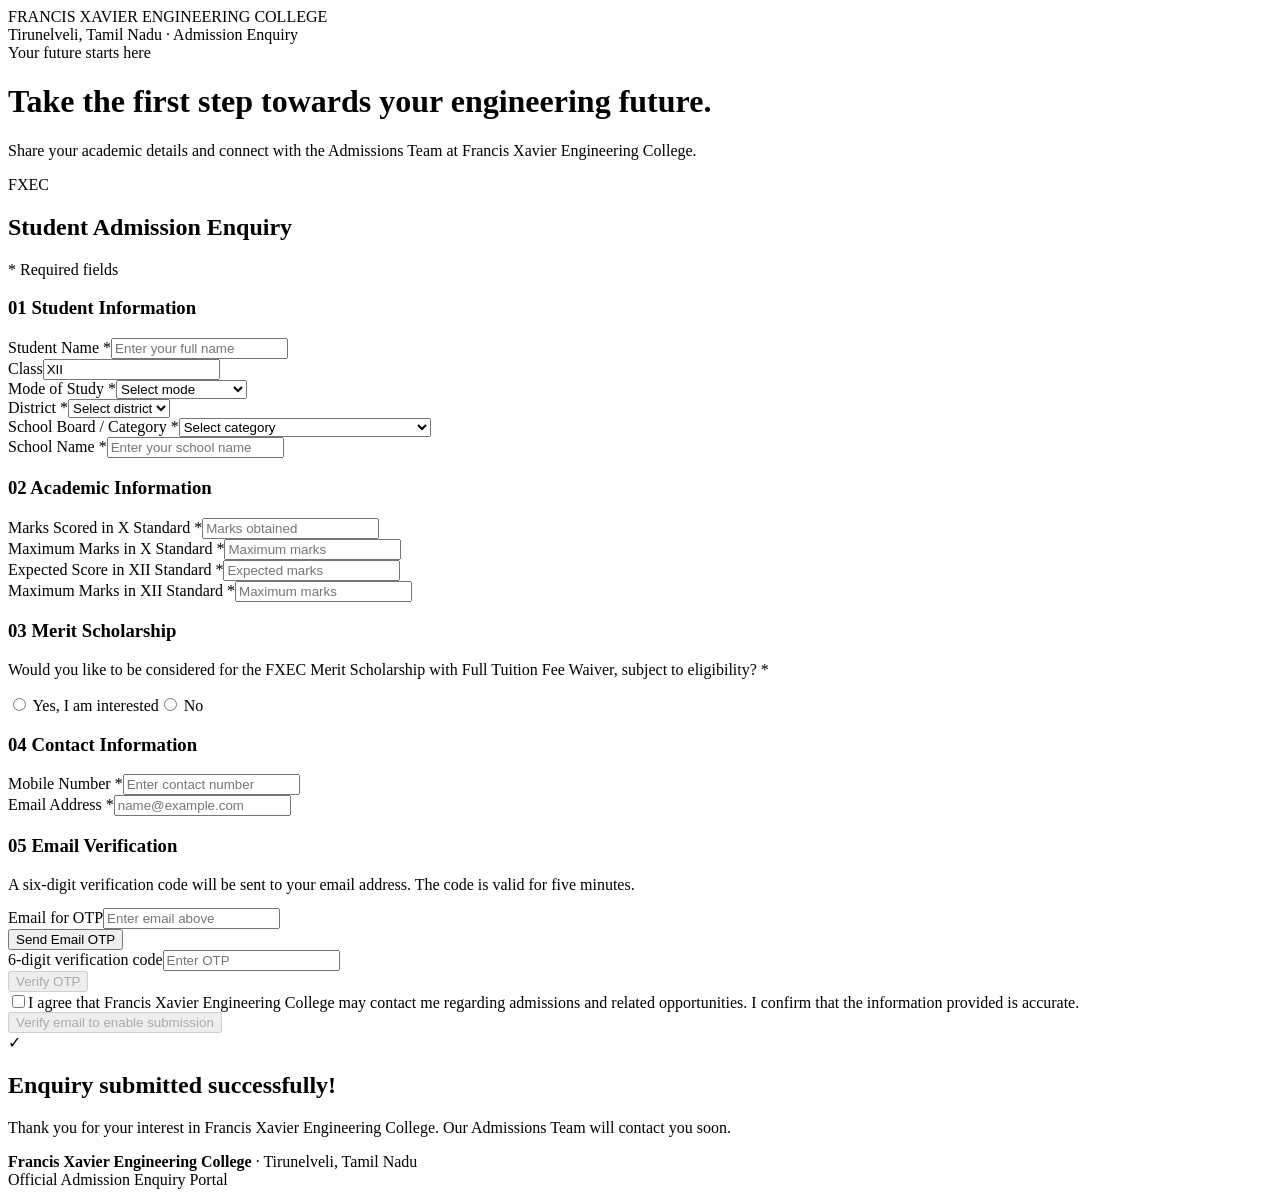
==== public/index.html @ 734342d9 "Build responsive FXEC admission enquiry frontend with email OTP" ====
<!doctype html>
<html lang="en">
<head>
<meta charset="utf-8"><meta name="viewport" content="width=device-width,initial-scale=1">
<meta name="theme-color" content="#103d70">
<meta name="description" content="FXEC Admission Enquiry – Begin your engineering journey at Francis Xavier Engineering College, Tirunelveli.">
<title>Admission Enquiry | Francis Xavier Engineering College</title>
<style>
:root{--navy:#103d70;--blue:#1768ad;--sky:#eaf4ff;--ink:#18324d;--muted:#64788e;--line:#dce7f1;--bg:#f3f7fb;--white:#fff;--green:#16845b;--red:#b42318;--shadow:0 18px 55px rgba(16,61,112,.10}
*{box-sizing:border-box}html{scroll-behavior:smooth}body{margin:0;background:var(--bg);color:var(--ink);font:15px/1.5 Inter,ui-sans-serif,system-ui,-apple-system,"Segoe UI",Arial,sans-serif}
.topbar{background:var(--navy);color:#fff;padding:12px 20px}.topinner{max-width:1120px;margin:auto;display:flex;align-items:center;justify-content:space-between;gap:16px}.brandmini{font-weight:800;letter-spacing:.08em}.topnote{font-size:12px;opacity:.88}
.hero{background:linear-gradient(120deg,#0d3564,#1768ad);color:#fff;padding:42px 20px 78px}.hero-inner{max-width:1120px;margin:auto;display:flex;align-items:center;justify-content:space-between;gap:32px}.eyebrow{text-transform:uppercase;letter-spacing:.16em;font-size:11px;font-weight:800;color:#bfe0ff}.hero h1{font-size:clamp(30px,5vw,48px);line-height:1.08;margin:10px 0 12px;max-width:650px}.hero p{margin:0;color:#e3f1ff;max-width:610px;font-size:16px}.hero-mark{width:104px;height:104px;border:1px solid #ffffff65;border-radius:24px;display:grid;place-items:center;font-weight:900;font-size:27px;letter-spacing:.04em;background:#ffffff12;flex:none}
.wrap{max-width:1000px;margin:-42px auto 50px;padding:0 18px;position:relative}.panel{background:#fff;border:1px solid #e6edf5;border-radius:20px;box-shadow:var(--shadow);overflow:hidden}.panelhead{padding:24px 30px;border-bottom:1px solid var(--line);display:flex;justify-content:space-between;align-items:center;gap:16px}.panelhead h2{font-size:21px;margin:0;color:var(--navy)}.required-note{font-size:12px;color:var(--muted)}form{padding:8px 30px 30px}.section{padding:22px 0 6px}.section-title{display:flex;align-items:center;gap:12px;color:var(--navy);font-size:16px;font-weight:800;margin:0 0 17px}.num{width:28px;height:28px;display:grid;place-items:center;border-radius:9px;background:var(--sky);color:var(--blue);font-size:12px}.grid{display:grid;grid-template-columns:repeat(2,minmax(0,1fr));gap:16px 18px}.field{min-width:0}.field.full{grid-column:1/-1}label.fieldlabel{display:block;font-size:13px;font-weight:700;margin:0 0 7px;color:#29435d}.req{color:#d04444}input,select{width:100%;height:46px;border:1px solid #d5e1ec;border-radius:10px;background:#fff;padding:0 13px;color:var(--ink);font:inherit;outline:none;transition:border .15s,box-shadow .15s}input:focus,select:focus{border-color:#4d9bdd;box-shadow:0 0 0 3px #dceeff}input[readonly]{background:#f4f8fc;color:#506a84;font-weight:700}.hint{font-size:11px;color:var(--muted);margin:6px 0 0}.radio-row{display:flex;flex-wrap:wrap;gap:12px}.radio-card{display:flex;align-items:center;gap:9px;border:1px solid var(--line);border-radius:10px;padding:12px 14px;min-height:46px;cursor:pointer;font-size:13px}.radio-card input{width:16px;height:16px;accent-color:var(--blue)}.scholar{background:#f7fbff;border:1px solid #dcecff;padding:16px;border-radius:12px}.scholar p{margin:0 0 12px;font-weight:650;font-size:13px}.otpbox{background:#f7faff;border:1px solid #dce9f6;padding:18px;border-radius:14px}.otp-actions{display:grid;grid-template-columns:1fr auto;gap:10px;align-items:end}.btn{border:0;border-radius:10px;padding:13px 18px;font:700 14px inherit;cursor:pointer;transition:transform .12s,opacity .12s}.btn:active{transform:translateY(1px)}.btn:disabled{opacity:.55;cursor:not-allowed}.primary{background:var(--navy);color:#fff}.secondary{background:#e7f2fc;color:var(--navy);border:1px solid #cfe3f6}.verifyrow{display:grid;grid-template-columns:1fr auto;gap:10px;margin-top:14px}.verifyrow input{letter-spacing:.25em;font-weight:800}.status{display:none;margin:15px 0 0;padding:12px 14px;border-radius:10px;font-size:13px}.status.show{display:block}.status.info{background:#edf6ff;color:#174d7d}.status.success{background:#eaf8f1;color:#126443}.status.error{background:#fff0ef;color:#9d261f}.consent{display:flex;align-items:flex-start;gap:10px;font-size:12px;color:#52677c;margin:20px 0}.consent input{width:17px;height:17px;flex:none;margin-top:1px;accent-color:var(--blue)}.submit{width:100%;padding:16px;font-size:15px}.foot{max-width:1000px;margin:0 auto;padding:0 18px 30px;text-align:center;color:#718398;font-size:12px}.foot strong{color:var(--navy)}.spinner{display:inline-block;width:14px;height:14px;border:2px solid #ffffff70;border-top-color:#fff;border-radius:50%;animation:spin .7s linear infinite;vertical-align:-2px;margin-right:7px}@keyframes spin{to{transform:rotate(360deg)}}.successview{display:none;text-align:center;padding:55px 25px}.successview.show{display:block}.tick{width:66px;height:66px;border-radius:50%;display:grid;place-items:center;background:#e5f7ee;color:var(--green);font-size:34px;margin:0 auto 18px}.successview h2{color:var(--navy);margin:0 0 8px}.successview p{color:var(--muted);max-width:520px;margin:0 auto}
@media(max-width:650px){.topnote{display:none}.hero{padding:30px 18px 68px}.hero-inner{align-items:flex-start}.hero-mark{width:70px;height:70px;border-radius:18px;font-size:20px}.hero p{font-size:14px}.wrap{padding:0 10px}.panel{border-radius:16px}.panelhead{padding:19px 18px;align-items:flex-start;flex-direction:column;gap:3px}form{padding:0 18px 22px}.grid{grid-template-columns:1fr;gap:13px}.field.full{grid-column:auto}.section{padding-top:20px}.otp-actions,.verifyrow{grid-template-columns:1fr}.btn{width:100%}.required-note{font-size:11px}}
</style>
</head>
<body>
<div class="topbar"><div class="topinner"><div class="brandmini">FRANCIS XAVIER ENGINEERING COLLEGE</div><div class="topnote">Tirunelveli, Tamil Nadu · Admission Enquiry</div></div></div>
<header class="hero"><div class="hero-inner"><div><div class="eyebrow">Your future starts here</div><h1>Take the first step towards your engineering future.</h1><p>Share your academic details and connect with the Admissions Team at Francis Xavier Engineering College.</p></div><div class="hero-mark" aria-label="FXEC">FXEC</div></div></header>
<main class="wrap"><section class="panel" id="formPanel"><div class="panelhead"><h2>Student Admission Enquiry</h2><div class="required-note"><span class="req">*</span> Required fields</div></div>
<form id="enquiryForm" novalidate>
<div class="section"><h3 class="section-title"><span class="num">01</span> Student Information</h3><div class="grid">
<div class="field full"><label class="fieldlabel" for="studentName">Student Name <span class="req">*</span></label><input id="studentName" name="studentName" maxlength="100" autocomplete="name" required placeholder="Enter your full name"></div>
<div class="field"><label class="fieldlabel" for="studentClass">Class</label><input id="studentClass" value="XII" readonly></div>
<div class="field"><label class="fieldlabel" for="modeOfStudy">Mode of Study <span class="req">*</span></label><select id="modeOfStudy" required><option value="">Select mode</option><option>Regular Schooling</option><option>Private Candidate</option><option>Other</option></select></div>
<div class="field"><label class="fieldlabel" for="district">District <span class="req">*</span></label><select id="district" required><option value="">Select district</option><option>Kanyakumari</option><option>Tirunelveli</option><option>Thoothukudi</option><option>Tenkasi</option><option>Virudhunagar</option></select></div>
<div class="field"><label class="fieldlabel" for="schoolBoard">School Board / Category <span class="req">*</span></label><select id="schoolBoard" required><option value="">Select category</option><option>Matriculation</option><option>CBSE</option><option>IGCSE</option><option>State Board Government School</option><option>State Board Government Aided School</option><option>Other / International Board</option></select></div>
<div class="field full"><label class="fieldlabel" for="schoolName">School Name <span class="req">*</span></label><input id="schoolName" maxlength="150" required placeholder="Enter your school name"></div>
</div></div>
<div class="section"><h3 class="section-title"><span class="num">02</span> Academic Information</h3><div class="grid">
<div class="field"><label class="fieldlabel" for="xStandardMarks">Marks Scored in X Standard <span class="req">*</span></label><input id="xStandardMarks" type="number" min="0" max="1000" step="any" required placeholder="Marks obtained"></div>
<div class="field"><label class="fieldlabel" for="xStandardMaximumMarks">Maximum Marks in X Standard <span class="req">*</span></label><input id="xStandardMaximumMarks" type="number" min="1" max="1000" step="any" required placeholder="Maximum marks"></div>
<div class="field"><label class="fieldlabel" for="xiiExpectedMarks">Expected Score in XII Standard <span class="req">*</span></label><input id="xiiExpectedMarks" type="number" min="0" max="1000" step="any" required placeholder="Expected marks"></div>
<div class="field"><label class="fieldlabel" for="xiiMaximumMarks">Maximum Marks in XII Standard <span class="req">*</span></label><input id="xiiMaximumMarks" type="number" min="1" max="1000" step="any" required placeholder="Maximum marks"></div>
</div></div>
<div class="section"><h3 class="section-title"><span class="num">03</span> Merit Scholarship</h3><div class="scholar"><p>Would you like to be considered for the FXEC Merit Scholarship with Full Tuition Fee Waiver, subject to eligibility? <span class="req">*</span></p><div class="radio-row"><label class="radio-card"><input type="radio" name="meritScholarshipInterest" value="Yes" required> Yes, I am interested</label><label class="radio-card"><input type="radio" name="meritScholarshipInterest" value="No"> No</label></div></div></div>
<div class="section"><h3 class="section-title"><span class="num">04</span> Contact Information</h3><div class="grid">
<div class="field"><label class="fieldlabel" for="contactNumber">Mobile Number <span class="req">*</span></label><input id="contactNumber" type="tel" inputmode="tel" maxlength="15" required placeholder="Enter contact number"></div>
<div class="field"><label class="fieldlabel" for="email">Email Address <span class="req">*</span></label><input id="email" type="email" autocomplete="email" required placeholder="name@example.com"></div>
</div></div>
<div class="section"><h3 class="section-title"><span class="num">05</span> Email Verification</h3><div class="otpbox">
<p class="hint" style="margin:0 0 14px">A six-digit verification code will be sent to your email address. The code is valid for five minutes.</p>
<div class="otp-actions"><div class="field"><label class="fieldlabel" for="otpEmail">Email for OTP</label><input id="otpEmail" type="email" readonly placeholder="Enter email above"></div><button class="btn secondary" type="button" id="sendOtpBtn">Send Email OTP</button></div>
<div class="verifyrow"><div class="field"><label class="fieldlabel" for="otp">6-digit verification code</label><input id="otp" inputmode="numeric" maxlength="6" autocomplete="one-time-code" placeholder="Enter OTP"></div><button class="btn secondary" type="button" id="verifyOtpBtn" disabled>Verify OTP</button></div>
<div id="status" class="status" role="status" aria-live="polite"></div>
</div></div>
<label class="consent"><input id="consent" type="checkbox" required><span>I agree that Francis Xavier Engineering College may contact me regarding admissions and related opportunities. I confirm that the information provided is accurate.</span></label>
<button class="btn primary submit" type="submit" id="submitBtn" disabled>Verify email to enable submission</button>
</form>
<div class="successview" id="successView"><div class="tick">✓</div><h2>Enquiry submitted successfully!</h2><p>Thank you for your interest in Francis Xavier Engineering College. Our Admissions Team will contact you soon.</p></div>
</section></main>
<footer class="foot"><strong>Francis Xavier Engineering College</strong> · Tirunelveli, Tamil Nadu<br>Official Admission Enquiry Portal</footer>
<script>
(function(){
"use strict";
const API={send:"https://sendadmissionotp-y6pavxorha-el.a.run.app",verify:"https://verifyadmissionotp-y6pavxorha-el.a.run.app",submit:"https://submitadmissionenquiry-y6pavxorha-el.a.run.app"};
const $=id=>document.getElementById(id), form=$("enquiryForm"), status=$("status");
let verificationId="",verificationToken="",verifiedEmail="";
function show(message,type){status.textContent=message;status.className="status show "+type}
function busy(button,on,label){button.disabled=on;button.dataset.label??=button.textContent;button.innerHTML=on?'<span class="spinner"></span>Please wait…':label||button.dataset.label}
async function post(url,data){const response=await fetch(url,{method:"POST",headers:{"Content-Type":"application/json"},body:JSON.stringify(data)});let result={};try{result=await response.json()}catch(e){}if(!response.ok||!result.success)throw new Error(result.message||"Request failed. Please try again.");return result}
function email(){return $("email").value.trim().toLowerCase()}
function formData(){return {studentName:$("studentName").value.trim(),modeOfStudy:$("modeOfStudy").value,district:$("district").value,schoolBoard:$("schoolBoard").value,schoolName:$("schoolName").value.trim(),xStandardMarks:$("xStandardMarks").value,xStandardMaximumMarks:$("xStandardMaximumMarks").value,xiiExpectedMarks:$("xiiExpectedMarks").value,xiiMaximumMarks:$("xiiMaximumMarks").value,meritScholarshipInterest:document.querySelector('input[name="meritScholarshipInterest"]:checked')?.value==="Yes",contactNumber:$("contactNumber").value.trim(),email:email()} }
$("email").addEventListener("input",()=>{ $("otpEmail").value=email(); if(verifiedEmail&&email()!==verifiedEmail){verificationToken="";verifiedEmail="";$("submitBtn").disabled=true;$("submitBtn").textContent="Verify email to enable submission";show("Email changed. Please request and verify a new code.","info")}});
$("sendOtpBtn").addEventListener("click",async()=>{if(!$("studentName").value.trim()||!email()){show("Enter the student name and a valid email address first.","error");return}if(!/^[^\s@]+@[^\s@]+\.[^\s@]+$/.test(email())){show("Enter a valid email address.","error");return}const b=$("sendOtpBtn");busy(b,true);try{const r=await post(API.send,{name:$("studentName").value.trim(),email:email()});verificationId=r.verificationId;verificationToken="";verifiedEmail="";$("verifyOtpBtn").disabled=false;$("otp").focus();show("Verification code sent. Please check your inbox and spam folder. It expires in five minutes.","success")}catch(e){show(e.message,"error")}finally{busy(b,false,"Send Email OTP")}});
$("verifyOtpBtn").addEventListener("click",async()=>{const code=$("otp").value.trim();if(!verificationId){show("Please request an OTP first.","error");return}if(!/^\d{6}$/.test(code)){show("Enter the six-digit verification code.","error");return}const b=$("verifyOtpBtn");busy(b,true);try{const r=await post(API.verify,{verificationId,email:email(),otp:code});verificationToken=r.verificationToken;verifiedEmail=email();$("submitBtn").disabled=false;$("submitBtn").textContent="Submit Admission Enquiry";show("Email verified successfully. You can now submit your enquiry.","success")}catch(e){show(e.message,"error")}finally{busy(b,false,"Verify OTP")}});
form.addEventListener("submit",async e=>{e.preventDefault();if(!form.reportValidity())return;if(!verificationToken||verifiedEmail!==email()){show("Please verify your email address before submitting.","error");return}const d=formData();if(Number(d.xStandardMarks)>Number(d.xStandardMaximumMarks)||Number(d.xiiExpectedMarks)>Number(d.xiiMaximumMarks)){show("Marks scored cannot exceed the corresponding maximum marks.","error");return}if(!/^[+\d\s()-]{8,18}$/.test(d.contactNumber)){show("Enter a valid contact number.","error");return}if(!$("consent").checked){show("Please confirm the consent statement.","error");return}const b=$("submitBtn");busy(b,true);try{await post(API.submit,{verificationToken,enquiry:d});form.style.display="none";$("successView").classList.add("show");window.scrollTo({top:0,behavior:"smooth"})}catch(err){show(err.message,"error")}finally{busy(b,false,"Submit Admission Enquiry")}});
$("otpEmail").value=email();
})();
</script>
</body></html>
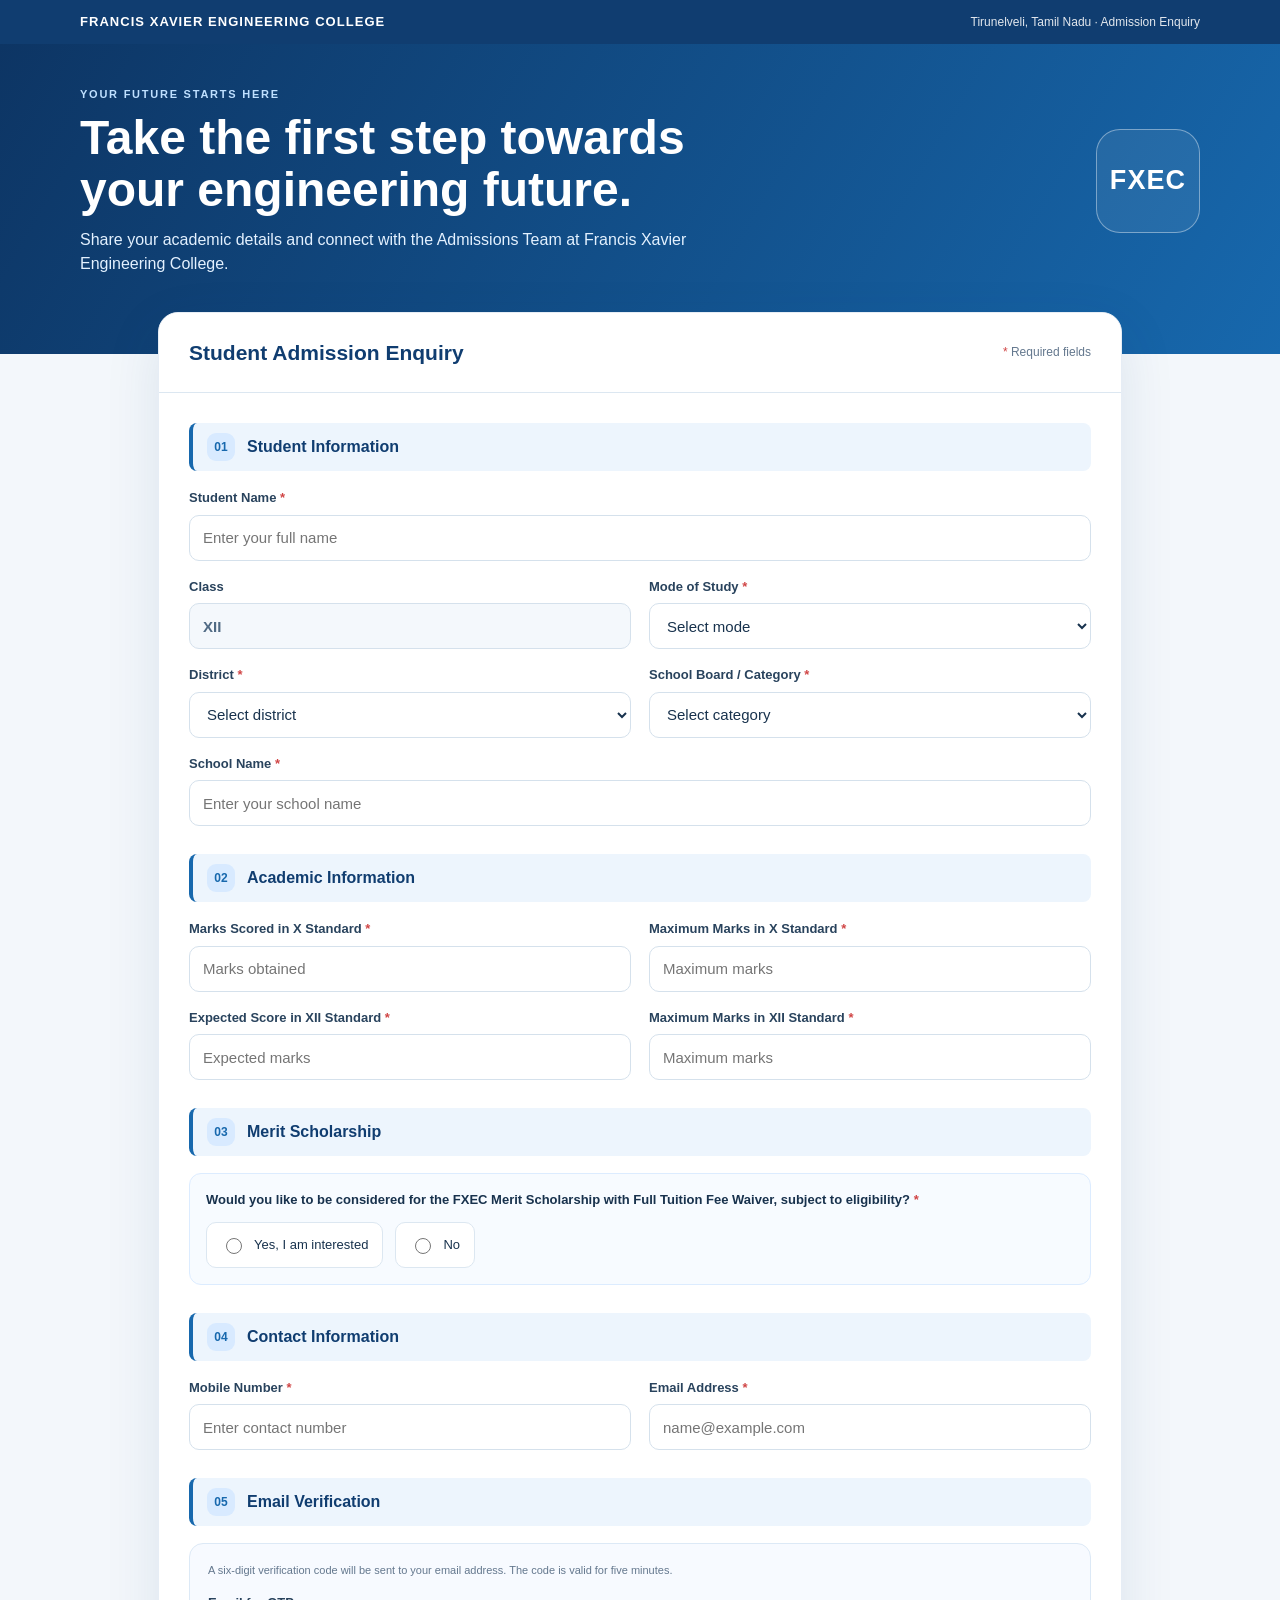
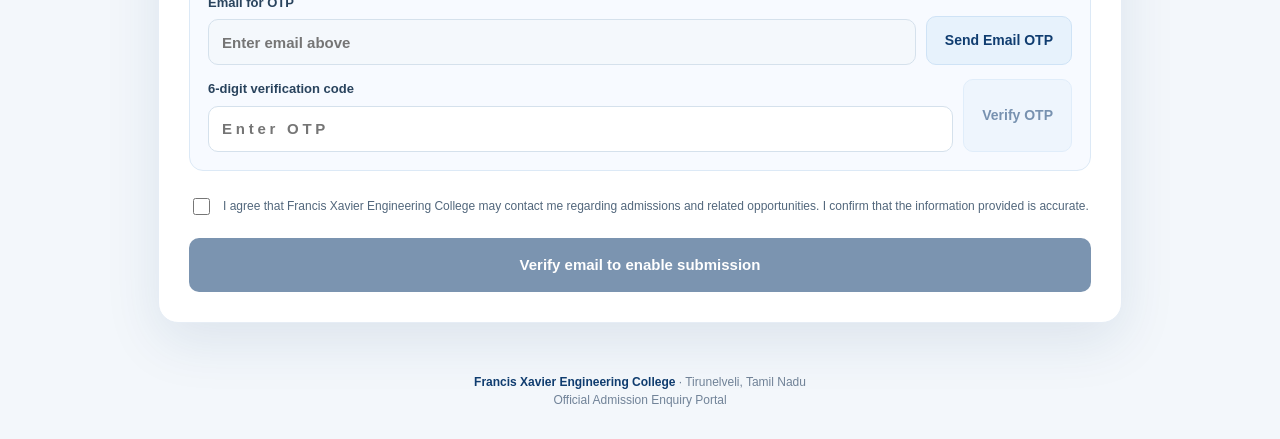
==== commit 0a58e50a: "Fix admission enquiry page styling and responsive blue-white theme" ====
--- a/public/index.html
+++ b/public/index.html
@@ -6,12 +6,105 @@
 <meta name="description" content="FXEC Admission Enquiry – Begin your engineering journey at Francis Xavier Engineering College, Tirunelveli.">
 <title>Admission Enquiry | Francis Xavier Engineering College</title>
 <style>
-:root{--navy:#103d70;--blue:#1768ad;--sky:#eaf4ff;--ink:#18324d;--muted:#64788e;--line:#dce7f1;--bg:#f3f7fb;--white:#fff;--green:#16845b;--red:#b42318;--shadow:0 18px 55px rgba(16,61,112,.10}
-*{box-sizing:border-box}html{scroll-behavior:smooth}body{margin:0;background:var(--bg);color:var(--ink);font:15px/1.5 Inter,ui-sans-serif,system-ui,-apple-system,"Segoe UI",Arial,sans-serif}
-.topbar{background:var(--navy);color:#fff;padding:12px 20px}.topinner{max-width:1120px;margin:auto;display:flex;align-items:center;justify-content:space-between;gap:16px}.brandmini{font-weight:800;letter-spacing:.08em}.topnote{font-size:12px;opacity:.88}
-.hero{background:linear-gradient(120deg,#0d3564,#1768ad);color:#fff;padding:42px 20px 78px}.hero-inner{max-width:1120px;margin:auto;display:flex;align-items:center;justify-content:space-between;gap:32px}.eyebrow{text-transform:uppercase;letter-spacing:.16em;font-size:11px;font-weight:800;color:#bfe0ff}.hero h1{font-size:clamp(30px,5vw,48px);line-height:1.08;margin:10px 0 12px;max-width:650px}.hero p{margin:0;color:#e3f1ff;max-width:610px;font-size:16px}.hero-mark{width:104px;height:104px;border:1px solid #ffffff65;border-radius:24px;display:grid;place-items:center;font-weight:900;font-size:27px;letter-spacing:.04em;background:#ffffff12;flex:none}
-.wrap{max-width:1000px;margin:-42px auto 50px;padding:0 18px;position:relative}.panel{background:#fff;border:1px solid #e6edf5;border-radius:20px;box-shadow:var(--shadow);overflow:hidden}.panelhead{padding:24px 30px;border-bottom:1px solid var(--line);display:flex;justify-content:space-between;align-items:center;gap:16px}.panelhead h2{font-size:21px;margin:0;color:var(--navy)}.required-note{font-size:12px;color:var(--muted)}form{padding:8px 30px 30px}.section{padding:22px 0 6px}.section-title{display:flex;align-items:center;gap:12px;color:var(--navy);font-size:16px;font-weight:800;margin:0 0 17px}.num{width:28px;height:28px;display:grid;place-items:center;border-radius:9px;background:var(--sky);color:var(--blue);font-size:12px}.grid{display:grid;grid-template-columns:repeat(2,minmax(0,1fr));gap:16px 18px}.field{min-width:0}.field.full{grid-column:1/-1}label.fieldlabel{display:block;font-size:13px;font-weight:700;margin:0 0 7px;color:#29435d}.req{color:#d04444}input,select{width:100%;height:46px;border:1px solid #d5e1ec;border-radius:10px;background:#fff;padding:0 13px;color:var(--ink);font:inherit;outline:none;transition:border .15s,box-shadow .15s}input:focus,select:focus{border-color:#4d9bdd;box-shadow:0 0 0 3px #dceeff}input[readonly]{background:#f4f8fc;color:#506a84;font-weight:700}.hint{font-size:11px;color:var(--muted);margin:6px 0 0}.radio-row{display:flex;flex-wrap:wrap;gap:12px}.radio-card{display:flex;align-items:center;gap:9px;border:1px solid var(--line);border-radius:10px;padding:12px 14px;min-height:46px;cursor:pointer;font-size:13px}.radio-card input{width:16px;height:16px;accent-color:var(--blue)}.scholar{background:#f7fbff;border:1px solid #dcecff;padding:16px;border-radius:12px}.scholar p{margin:0 0 12px;font-weight:650;font-size:13px}.otpbox{background:#f7faff;border:1px solid #dce9f6;padding:18px;border-radius:14px}.otp-actions{display:grid;grid-template-columns:1fr auto;gap:10px;align-items:end}.btn{border:0;border-radius:10px;padding:13px 18px;font:700 14px inherit;cursor:pointer;transition:transform .12s,opacity .12s}.btn:active{transform:translateY(1px)}.btn:disabled{opacity:.55;cursor:not-allowed}.primary{background:var(--navy);color:#fff}.secondary{background:#e7f2fc;color:var(--navy);border:1px solid #cfe3f6}.verifyrow{display:grid;grid-template-columns:1fr auto;gap:10px;margin-top:14px}.verifyrow input{letter-spacing:.25em;font-weight:800}.status{display:none;margin:15px 0 0;padding:12px 14px;border-radius:10px;font-size:13px}.status.show{display:block}.status.info{background:#edf6ff;color:#174d7d}.status.success{background:#eaf8f1;color:#126443}.status.error{background:#fff0ef;color:#9d261f}.consent{display:flex;align-items:flex-start;gap:10px;font-size:12px;color:#52677c;margin:20px 0}.consent input{width:17px;height:17px;flex:none;margin-top:1px;accent-color:var(--blue)}.submit{width:100%;padding:16px;font-size:15px}.foot{max-width:1000px;margin:0 auto;padding:0 18px 30px;text-align:center;color:#718398;font-size:12px}.foot strong{color:var(--navy)}.spinner{display:inline-block;width:14px;height:14px;border:2px solid #ffffff70;border-top-color:#fff;border-radius:50%;animation:spin .7s linear infinite;vertical-align:-2px;margin-right:7px}@keyframes spin{to{transform:rotate(360deg)}}.successview{display:none;text-align:center;padding:55px 25px}.successview.show{display:block}.tick{width:66px;height:66px;border-radius:50%;display:grid;place-items:center;background:#e5f7ee;color:var(--green);font-size:34px;margin:0 auto 18px}.successview h2{color:var(--navy);margin:0 0 8px}.successview p{color:var(--muted);max-width:520px;margin:0 auto}
-@media(max-width:650px){.topnote{display:none}.hero{padding:30px 18px 68px}.hero-inner{align-items:flex-start}.hero-mark{width:70px;height:70px;border-radius:18px;font-size:20px}.hero p{font-size:14px}.wrap{padding:0 10px}.panel{border-radius:16px}.panelhead{padding:19px 18px;align-items:flex-start;flex-direction:column;gap:3px}form{padding:0 18px 22px}.grid{grid-template-columns:1fr;gap:13px}.field.full{grid-column:auto}.section{padding-top:20px}.otp-actions,.verifyrow{grid-template-columns:1fr}.btn{width:100%}.required-note{font-size:11px}}
+:root {
+  --navy: #103d70;
+  --blue: #1768ad;
+  --sky: #eaf4ff;
+  --ink: #18324d;
+  --muted: #64788e;
+  --line: #dce7f1;
+  --bg: #f3f7fb;
+  --white: #ffffff;
+  --green: #16845b;
+  --red: #b42318;
+  --shadow: 0 18px 55px rgba(16, 61, 112, .10);
+}
+* { box-sizing: border-box; }
+html { scroll-behavior: smooth; }
+body {
+  margin: 0;
+  background: var(--bg);
+  color: var(--ink);
+  font-family: Inter, "Segoe UI", Arial, sans-serif;
+  font-size: 15px;
+  line-height: 1.5;
+}
+.topbar { background: var(--navy); color: #fff; padding: 12px 20px; }
+.topinner { max-width: 1120px; margin: auto; display: flex; align-items: center; justify-content: space-between; gap: 16px; }
+.brandmini { font-weight: 800; letter-spacing: .08em; font-size: 13px; }
+.topnote { font-size: 12px; opacity: .88; }
+.hero { background: linear-gradient(120deg, #0d3564, #1768ad); color: #fff; padding: 42px 20px 78px; }
+.hero-inner { max-width: 1120px; margin: auto; display: flex; align-items: center; justify-content: space-between; gap: 32px; }
+.eyebrow { text-transform: uppercase; letter-spacing: .16em; font-size: 11px; font-weight: 800; color: #bfe0ff; }
+.hero h1 { font-size: clamp(30px, 5vw, 48px); line-height: 1.08; margin: 10px 0 12px; max-width: 650px; color: #fff; }
+.hero p { margin: 0; color: #e3f1ff; max-width: 610px; font-size: 16px; }
+.hero-mark { width: 104px; height: 104px; border: 1px solid #ffffff65; border-radius: 24px; display: grid; place-items: center; font-weight: 900; font-size: 27px; letter-spacing: .04em; background: #ffffff12; flex: none; }
+.wrap { max-width: 1000px; margin: -42px auto 50px; padding: 0 18px; position: relative; }
+.panel { background: #fff; border: 1px solid #e6edf5; border-radius: 20px; box-shadow: var(--shadow); overflow: hidden; }
+.panelhead { padding: 24px 30px; border-bottom: 1px solid var(--line); display: flex; justify-content: space-between; align-items: center; gap: 16px; background: #fff; }
+.panelhead h2 { font-size: 21px; margin: 0; color: var(--navy); }
+.required-note { font-size: 12px; color: var(--muted); }
+form { padding: 8px 30px 30px; }
+.section { padding: 22px 0 6px; }
+.section-title { display: flex; align-items: center; gap: 12px; color: var(--navy); font-size: 16px; font-weight: 800; margin: 0 0 17px; padding: 10px 14px; background: #edf5fd; border-left: 4px solid var(--blue); border-radius: 8px; }
+.num { width: 28px; height: 28px; display: grid; place-items: center; border-radius: 9px; background: #d8eaff; color: var(--blue); font-size: 12px; flex: none; }
+.grid { display: grid; grid-template-columns: repeat(2, minmax(0, 1fr)); gap: 16px 18px; }
+.field { min-width: 0; }
+.field.full { grid-column: 1 / -1; }
+label.fieldlabel { display: block; font-size: 13px; font-weight: 700; margin: 0 0 7px; color: #29435d; }
+.req { color: #d04444; }
+input, select { width: 100%; height: 46px; border: 1px solid #d5e1ec; border-radius: 10px; background: #fff; padding: 0 13px; color: var(--ink); font: inherit; outline: none; transition: border .15s, box-shadow .15s; }
+input:focus, select:focus { border-color: #4d9bdd; box-shadow: 0 0 0 3px #dceeff; }
+input[readonly] { background: #f4f8fc; color: #506a84; font-weight: 700; }
+.hint { font-size: 11px; color: var(--muted); margin: 6px 0 0; }
+.radio-row { display: flex; flex-wrap: wrap; gap: 12px; }
+.radio-card { display: flex; align-items: center; gap: 9px; border: 1px solid var(--line); border-radius: 10px; padding: 12px 14px; min-height: 46px; cursor: pointer; font-size: 13px; background: #fff; }
+.radio-card input { width: 16px; height: 16px; accent-color: var(--blue); }
+.scholar { background: #f7fbff; border: 1px solid #dcecff; padding: 16px; border-radius: 12px; }
+.scholar p { margin: 0 0 12px; font-weight: 650; font-size: 13px; }
+.otpbox { background: #f7faff; border: 1px solid #dce9f6; padding: 18px; border-radius: 14px; }
+.otp-actions { display: grid; grid-template-columns: 1fr auto; gap: 10px; align-items: end; }
+.btn { border: 0; border-radius: 10px; padding: 13px 18px; font: inherit; font-weight: 700; font-size: 14px; cursor: pointer; transition: transform .12s, opacity .12s; }
+.btn:active { transform: translateY(1px); }
+.btn:disabled { opacity: .55; cursor: not-allowed; }
+.primary { background: var(--navy); color: #fff; }
+.secondary { background: #e7f2fc; color: var(--navy); border: 1px solid #cfe3f6; }
+.verifyrow { display: grid; grid-template-columns: 1fr auto; gap: 10px; margin-top: 14px; }
+.verifyrow input { letter-spacing: .25em; font-weight: 800; }
+.status { display: none; margin: 15px 0 0; padding: 12px 14px; border-radius: 10px; font-size: 13px; }
+.status.show { display: block; }
+.status.info { background: #edf6ff; color: #174d7d; }
+.status.success { background: #eaf8f1; color: #126443; }
+.status.error { background: #fff0ef; color: #9d261f; }
+.consent { display: flex; align-items: flex-start; gap: 10px; font-size: 12px; color: #52677c; margin: 20px 0; }
+.consent input { width: 17px; height: 17px; flex: none; margin-top: 1px; accent-color: var(--blue); }
+.submit { width: 100%; padding: 16px; font-size: 15px; }
+.foot { max-width: 1000px; margin: 0 auto; padding: 0 18px 30px; text-align: center; color: #718398; font-size: 12px; }
+.foot strong { color: var(--navy); }
+.spinner { display: inline-block; width: 14px; height: 14px; border: 2px solid #ffffff70; border-top-color: #fff; border-radius: 50%; animation: spin .7s linear infinite; vertical-align: -2px; margin-right: 7px; }
+@keyframes spin { to { transform: rotate(360deg); } }
+.successview { display: none; text-align: center; padding: 55px 25px; }
+.successview.show { display: block; }
+.tick { width: 66px; height: 66px; border-radius: 50%; display: grid; place-items: center; background: #e5f7ee; color: var(--green); font-size: 34px; margin: 0 auto 18px; }
+.successview h2 { color: var(--navy); margin: 0 0 8px; }
+.successview p { color: var(--muted); max-width: 520px; margin: 0 auto; }
+@media (max-width: 650px) {
+  .topnote { display: none; }
+  .hero { padding: 30px 18px 68px; }
+  .hero-inner { align-items: flex-start; }
+  .hero-mark { width: 70px; height: 70px; border-radius: 18px; font-size: 20px; }
+  .hero p { font-size: 14px; }
+  .wrap { padding: 0 10px; }
+  .panel { border-radius: 16px; }
+  .panelhead { padding: 19px 18px; align-items: flex-start; flex-direction: column; gap: 3px; }
+  form { padding: 0 18px 22px; }
+  .grid { grid-template-columns: 1fr; gap: 13px; }
+  .field.full { grid-column: auto; }
+  .section { padding-top: 20px; }
+  .otp-actions, .verifyrow { grid-template-columns: 1fr; }
+  .btn { width: 100%; }
+  .required-note { font-size: 11px; }
+}
 </style>
 </head>
 <body>
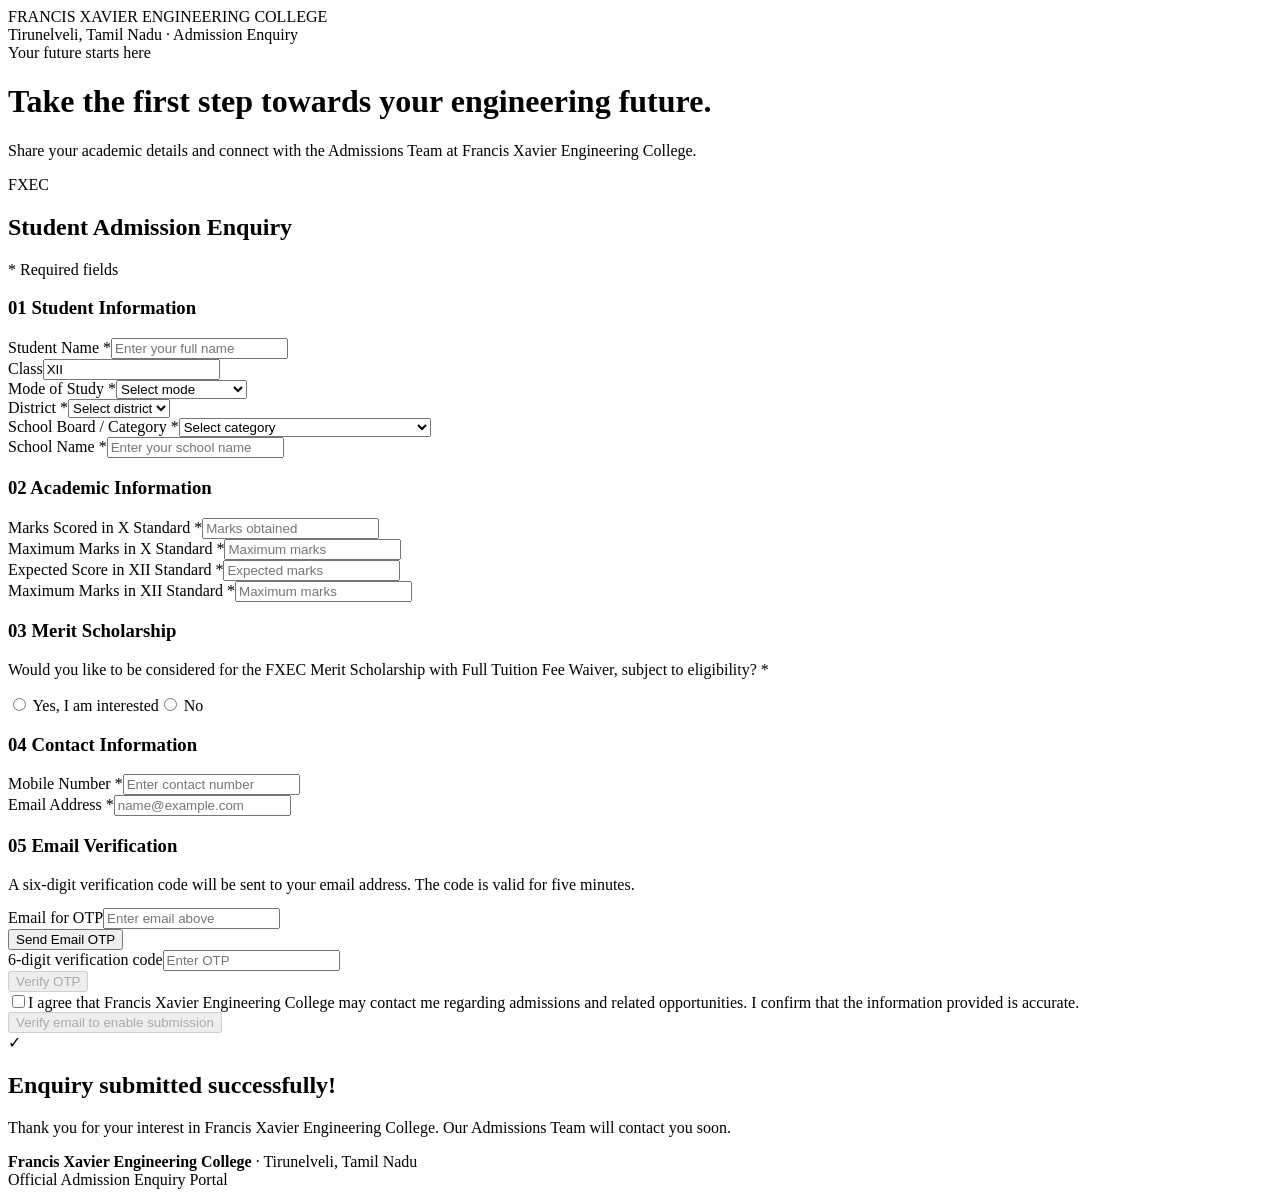
==== commit 5fd44b28: "Load admission enquiry styling from standalone CSS file" ====
--- a/public/index.html
+++ b/public/index.html
@@ -5,107 +5,7 @@
 <meta name="theme-color" content="#103d70">
 <meta name="description" content="FXEC Admission Enquiry – Begin your engineering journey at Francis Xavier Engineering College, Tirunelveli.">
 <title>Admission Enquiry | Francis Xavier Engineering College</title>
-<style>
-:root {
-  --navy: #103d70;
-  --blue: #1768ad;
-  --sky: #eaf4ff;
-  --ink: #18324d;
-  --muted: #64788e;
-  --line: #dce7f1;
-  --bg: #f3f7fb;
-  --white: #ffffff;
-  --green: #16845b;
-  --red: #b42318;
-  --shadow: 0 18px 55px rgba(16, 61, 112, .10);
-}
-* { box-sizing: border-box; }
-html { scroll-behavior: smooth; }
-body {
-  margin: 0;
-  background: var(--bg);
-  color: var(--ink);
-  font-family: Inter, "Segoe UI", Arial, sans-serif;
-  font-size: 15px;
-  line-height: 1.5;
-}
-.topbar { background: var(--navy); color: #fff; padding: 12px 20px; }
-.topinner { max-width: 1120px; margin: auto; display: flex; align-items: center; justify-content: space-between; gap: 16px; }
-.brandmini { font-weight: 800; letter-spacing: .08em; font-size: 13px; }
-.topnote { font-size: 12px; opacity: .88; }
-.hero { background: linear-gradient(120deg, #0d3564, #1768ad); color: #fff; padding: 42px 20px 78px; }
-.hero-inner { max-width: 1120px; margin: auto; display: flex; align-items: center; justify-content: space-between; gap: 32px; }
-.eyebrow { text-transform: uppercase; letter-spacing: .16em; font-size: 11px; font-weight: 800; color: #bfe0ff; }
-.hero h1 { font-size: clamp(30px, 5vw, 48px); line-height: 1.08; margin: 10px 0 12px; max-width: 650px; color: #fff; }
-.hero p { margin: 0; color: #e3f1ff; max-width: 610px; font-size: 16px; }
-.hero-mark { width: 104px; height: 104px; border: 1px solid #ffffff65; border-radius: 24px; display: grid; place-items: center; font-weight: 900; font-size: 27px; letter-spacing: .04em; background: #ffffff12; flex: none; }
-.wrap { max-width: 1000px; margin: -42px auto 50px; padding: 0 18px; position: relative; }
-.panel { background: #fff; border: 1px solid #e6edf5; border-radius: 20px; box-shadow: var(--shadow); overflow: hidden; }
-.panelhead { padding: 24px 30px; border-bottom: 1px solid var(--line); display: flex; justify-content: space-between; align-items: center; gap: 16px; background: #fff; }
-.panelhead h2 { font-size: 21px; margin: 0; color: var(--navy); }
-.required-note { font-size: 12px; color: var(--muted); }
-form { padding: 8px 30px 30px; }
-.section { padding: 22px 0 6px; }
-.section-title { display: flex; align-items: center; gap: 12px; color: var(--navy); font-size: 16px; font-weight: 800; margin: 0 0 17px; padding: 10px 14px; background: #edf5fd; border-left: 4px solid var(--blue); border-radius: 8px; }
-.num { width: 28px; height: 28px; display: grid; place-items: center; border-radius: 9px; background: #d8eaff; color: var(--blue); font-size: 12px; flex: none; }
-.grid { display: grid; grid-template-columns: repeat(2, minmax(0, 1fr)); gap: 16px 18px; }
-.field { min-width: 0; }
-.field.full { grid-column: 1 / -1; }
-label.fieldlabel { display: block; font-size: 13px; font-weight: 700; margin: 0 0 7px; color: #29435d; }
-.req { color: #d04444; }
-input, select { width: 100%; height: 46px; border: 1px solid #d5e1ec; border-radius: 10px; background: #fff; padding: 0 13px; color: var(--ink); font: inherit; outline: none; transition: border .15s, box-shadow .15s; }
-input:focus, select:focus { border-color: #4d9bdd; box-shadow: 0 0 0 3px #dceeff; }
-input[readonly] { background: #f4f8fc; color: #506a84; font-weight: 700; }
-.hint { font-size: 11px; color: var(--muted); margin: 6px 0 0; }
-.radio-row { display: flex; flex-wrap: wrap; gap: 12px; }
-.radio-card { display: flex; align-items: center; gap: 9px; border: 1px solid var(--line); border-radius: 10px; padding: 12px 14px; min-height: 46px; cursor: pointer; font-size: 13px; background: #fff; }
-.radio-card input { width: 16px; height: 16px; accent-color: var(--blue); }
-.scholar { background: #f7fbff; border: 1px solid #dcecff; padding: 16px; border-radius: 12px; }
-.scholar p { margin: 0 0 12px; font-weight: 650; font-size: 13px; }
-.otpbox { background: #f7faff; border: 1px solid #dce9f6; padding: 18px; border-radius: 14px; }
-.otp-actions { display: grid; grid-template-columns: 1fr auto; gap: 10px; align-items: end; }
-.btn { border: 0; border-radius: 10px; padding: 13px 18px; font: inherit; font-weight: 700; font-size: 14px; cursor: pointer; transition: transform .12s, opacity .12s; }
-.btn:active { transform: translateY(1px); }
-.btn:disabled { opacity: .55; cursor: not-allowed; }
-.primary { background: var(--navy); color: #fff; }
-.secondary { background: #e7f2fc; color: var(--navy); border: 1px solid #cfe3f6; }
-.verifyrow { display: grid; grid-template-columns: 1fr auto; gap: 10px; margin-top: 14px; }
-.verifyrow input { letter-spacing: .25em; font-weight: 800; }
-.status { display: none; margin: 15px 0 0; padding: 12px 14px; border-radius: 10px; font-size: 13px; }
-.status.show { display: block; }
-.status.info { background: #edf6ff; color: #174d7d; }
-.status.success { background: #eaf8f1; color: #126443; }
-.status.error { background: #fff0ef; color: #9d261f; }
-.consent { display: flex; align-items: flex-start; gap: 10px; font-size: 12px; color: #52677c; margin: 20px 0; }
-.consent input { width: 17px; height: 17px; flex: none; margin-top: 1px; accent-color: var(--blue); }
-.submit { width: 100%; padding: 16px; font-size: 15px; }
-.foot { max-width: 1000px; margin: 0 auto; padding: 0 18px 30px; text-align: center; color: #718398; font-size: 12px; }
-.foot strong { color: var(--navy); }
-.spinner { display: inline-block; width: 14px; height: 14px; border: 2px solid #ffffff70; border-top-color: #fff; border-radius: 50%; animation: spin .7s linear infinite; vertical-align: -2px; margin-right: 7px; }
-@keyframes spin { to { transform: rotate(360deg); } }
-.successview { display: none; text-align: center; padding: 55px 25px; }
-.successview.show { display: block; }
-.tick { width: 66px; height: 66px; border-radius: 50%; display: grid; place-items: center; background: #e5f7ee; color: var(--green); font-size: 34px; margin: 0 auto 18px; }
-.successview h2 { color: var(--navy); margin: 0 0 8px; }
-.successview p { color: var(--muted); max-width: 520px; margin: 0 auto; }
-@media (max-width: 650px) {
-  .topnote { display: none; }
-  .hero { padding: 30px 18px 68px; }
-  .hero-inner { align-items: flex-start; }
-  .hero-mark { width: 70px; height: 70px; border-radius: 18px; font-size: 20px; }
-  .hero p { font-size: 14px; }
-  .wrap { padding: 0 10px; }
-  .panel { border-radius: 16px; }
-  .panelhead { padding: 19px 18px; align-items: flex-start; flex-direction: column; gap: 3px; }
-  form { padding: 0 18px 22px; }
-  .grid { grid-template-columns: 1fr; gap: 13px; }
-  .field.full { grid-column: auto; }
-  .section { padding-top: 20px; }
-  .otp-actions, .verifyrow { grid-template-columns: 1fr; }
-  .btn { width: 100%; }
-  .required-note { font-size: 11px; }
-}
-</style>
+<link rel="stylesheet" href="/styles.css?v=3">
 </head>
 <body>
 <div class="topbar"><div class="topinner"><div class="brandmini">FRANCIS XAVIER ENGINEERING COLLEGE</div><div class="topnote">Tirunelveli, Tamil Nadu · Admission Enquiry</div></div></div>
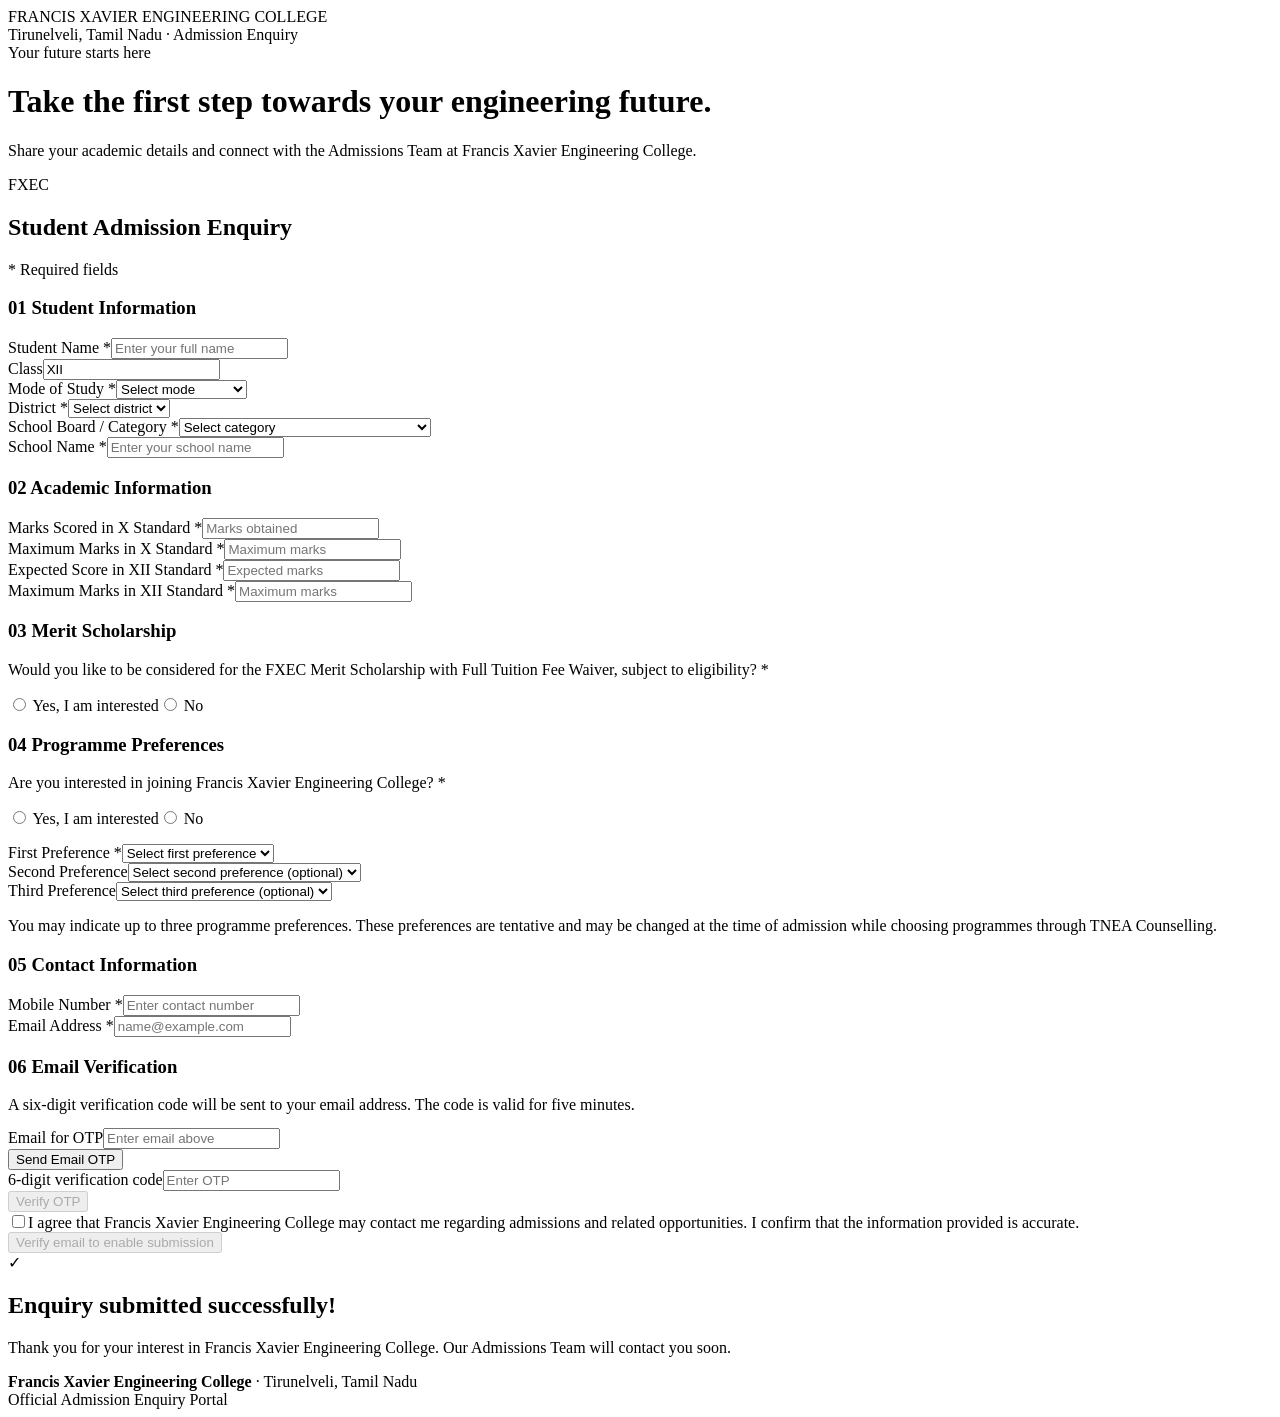
==== commit ac598c2f: "Add email verified state and programme preferences" ====
--- a/public/index.html
+++ b/public/index.html
@@ -27,11 +27,20 @@
 <div class="field"><label class="fieldlabel" for="xiiMaximumMarks">Maximum Marks in XII Standard <span class="req">*</span></label><input id="xiiMaximumMarks" type="number" min="1" max="1000" step="any" required placeholder="Maximum marks"></div>
 </div></div>
 <div class="section"><h3 class="section-title"><span class="num">03</span> Merit Scholarship</h3><div class="scholar"><p>Would you like to be considered for the FXEC Merit Scholarship with Full Tuition Fee Waiver, subject to eligibility? <span class="req">*</span></p><div class="radio-row"><label class="radio-card"><input type="radio" name="meritScholarshipInterest" value="Yes" required> Yes, I am interested</label><label class="radio-card"><input type="radio" name="meritScholarshipInterest" value="No"> No</label></div></div></div>
-<div class="section"><h3 class="section-title"><span class="num">04</span> Contact Information</h3><div class="grid">
+<div class="section"><h3 class="section-title"><span class="num">04</span> Programme Preferences</h3>
+<div class="scholar"><p>Are you interested in joining Francis Xavier Engineering College? <span class="req">*</span></p><div class="radio-row"><label class="radio-card"><input type="radio" name="joiningInterest" value="Yes" required> Yes, I am interested</label><label class="radio-card"><input type="radio" name="joiningInterest" value="No"> No</label></div></div>
+<div class="grid" style="margin-top:16px">
+<div class="field"><label class="fieldlabel" for="preference1">First Preference <span class="req">*</span></label><select id="preference1" required><option value="">Select first preference</option><option>B.E Civil</option><option>B.E CSE</option><option>B.E ECE</option><option>B.E EEE</option><option>B.E Mech</option><option>B.Tech IT</option><option>B.Tech AI &amp; DS</option></select></div>
+<div class="field"><label class="fieldlabel" for="preference2">Second Preference</label><select id="preference2"><option value="">Select second preference (optional)</option><option>B.E Civil</option><option>B.E CSE</option><option>B.E ECE</option><option>B.E EEE</option><option>B.E Mech</option><option>B.Tech IT</option><option>B.Tech AI &amp; DS</option></select></div>
+<div class="field"><label class="fieldlabel" for="preference3">Third Preference</label><select id="preference3"><option value="">Select third preference (optional)</option><option>B.E Civil</option><option>B.E CSE</option><option>B.E ECE</option><option>B.E EEE</option><option>B.E Mech</option><option>B.Tech IT</option><option>B.Tech AI &amp; DS</option></select></div>
+</div>
+<p class="hint preference-note">You may indicate up to three programme preferences. These preferences are tentative and may be changed at the time of admission while choosing programmes through TNEA Counselling.</p>
+</div>
+<div class="section"><h3 class="section-title"><span class="num">05</span> Contact Information</h3><div class="grid">
 <div class="field"><label class="fieldlabel" for="contactNumber">Mobile Number <span class="req">*</span></label><input id="contactNumber" type="tel" inputmode="tel" maxlength="15" required placeholder="Enter contact number"></div>
-<div class="field"><label class="fieldlabel" for="email">Email Address <span class="req">*</span></label><input id="email" type="email" autocomplete="email" required placeholder="name@example.com"></div>
+<div class="field"><label class="fieldlabel" for="email">Email Address <span class="req">*</span></label><input id="email" type="email" autocomplete="email" required placeholder="name@example.com"><span id="emailVerifiedBadge" class="verified-badge" hidden>✓ Email verified</span></div>
 </div></div>
-<div class="section"><h3 class="section-title"><span class="num">05</span> Email Verification</h3><div class="otpbox">
+<div class="section"><h3 class="section-title"><span class="num">06</span> Email Verification</h3><div class="otpbox">
 <p class="hint" style="margin:0 0 14px">A six-digit verification code will be sent to your email address. The code is valid for five minutes.</p>
 <div class="otp-actions"><div class="field"><label class="fieldlabel" for="otpEmail">Email for OTP</label><input id="otpEmail" type="email" readonly placeholder="Enter email above"></div><button class="btn secondary" type="button" id="sendOtpBtn">Send Email OTP</button></div>
 <div class="verifyrow"><div class="field"><label class="fieldlabel" for="otp">6-digit verification code</label><input id="otp" inputmode="numeric" maxlength="6" autocomplete="one-time-code" placeholder="Enter OTP"></div><button class="btn secondary" type="button" id="verifyOtpBtn" disabled>Verify OTP</button></div>
@@ -46,18 +55,31 @@
 <script>
 (function(){
 "use strict";
-const API={send:"https://sendadmissionotp-y6pavxorha-el.a.run.app",verify:"https://verifyadmissionotp-y6pavxorha-el.a.run.app",submit:"https://submitadmissionenquiry-y6pavxorha-el.a.run.app"};
+const API={send:"https://asia-south1-fxec-admission-enquiry.cloudfunctions.net/sendAdmissionOTP",verify:"https://asia-south1-fxec-admission-enquiry.cloudfunctions.net/verifyAdmissionOTP",submit:"https://asia-south1-fxec-admission-enquiry.cloudfunctions.net/submitAdmissionEnquiry"};
 const $=id=>document.getElementById(id), form=$("enquiryForm"), status=$("status");
 let verificationId="",verificationToken="",verifiedEmail="";
 function show(message,type){status.textContent=message;status.className="status show "+type}
 function busy(button,on,label){button.disabled=on;button.dataset.label??=button.textContent;button.innerHTML=on?'<span class="spinner"></span>Please wait…':label||button.dataset.label}
 async function post(url,data){const response=await fetch(url,{method:"POST",headers:{"Content-Type":"application/json"},body:JSON.stringify(data)});let result={};try{result=await response.json()}catch(e){}if(!response.ok||!result.success)throw new Error(result.message||"Request failed. Please try again.");return result}
 function email(){return $("email").value.trim().toLowerCase()}
-function formData(){return {studentName:$("studentName").value.trim(),modeOfStudy:$("modeOfStudy").value,district:$("district").value,schoolBoard:$("schoolBoard").value,schoolName:$("schoolName").value.trim(),xStandardMarks:$("xStandardMarks").value,xStandardMaximumMarks:$("xStandardMaximumMarks").value,xiiExpectedMarks:$("xiiExpectedMarks").value,xiiMaximumMarks:$("xiiMaximumMarks").value,meritScholarshipInterest:document.querySelector('input[name="meritScholarshipInterest"]:checked')?.value==="Yes",contactNumber:$("contactNumber").value.trim(),email:email()} }
-$("email").addEventListener("input",()=>{ $("otpEmail").value=email(); if(verifiedEmail&&email()!==verifiedEmail){verificationToken="";verifiedEmail="";$("submitBtn").disabled=true;$("submitBtn").textContent="Verify email to enable submission";show("Email changed. Please request and verify a new code.","info")}});
+function formData(){return {studentName:$("studentName").value.trim(),modeOfStudy:$("modeOfStudy").value,district:$("district").value,schoolBoard:$("schoolBoard").value,schoolName:$("schoolName").value.trim(),xStandardMarks:$("xStandardMarks").value,xStandardMaximumMarks:$("xStandardMaximumMarks").value,xiiExpectedMarks:$("xiiExpectedMarks").value,xiiMaximumMarks:$("xiiMaximumMarks").value,meritScholarshipInterest:document.querySelector('input[name="meritScholarshipInterest"]:checked')?.value==="Yes",joiningInterest:document.querySelector('input[name="joiningInterest"]:checked')?.value,preference1:$("preference1").value,preference2:$("preference2").value,preference3:$("preference3").value,contactNumber:$("contactNumber").value.trim(),email:email()} }
+$("email").addEventListener("input",()=>{ $("otpEmail").value=email(); if(verifiedEmail&&email()!==verifiedEmail){verificationToken="";verifiedEmail="";$("emailVerifiedBadge").hidden=true;$("submitBtn").disabled=true;$("submitBtn").textContent="Verify email to enable submission";show("Email changed. Please request and verify a new code.","info")}});
 $("sendOtpBtn").addEventListener("click",async()=>{if(!$("studentName").value.trim()||!email()){show("Enter the student name and a valid email address first.","error");return}if(!/^[^\s@]+@[^\s@]+\.[^\s@]+$/.test(email())){show("Enter a valid email address.","error");return}const b=$("sendOtpBtn");busy(b,true);try{const r=await post(API.send,{name:$("studentName").value.trim(),email:email()});verificationId=r.verificationId;verificationToken="";verifiedEmail="";$("verifyOtpBtn").disabled=false;$("otp").focus();show("Verification code sent. Please check your inbox and spam folder. It expires in five minutes.","success")}catch(e){show(e.message,"error")}finally{busy(b,false,"Send Email OTP")}});
-$("verifyOtpBtn").addEventListener("click",async()=>{const code=$("otp").value.trim();if(!verificationId){show("Please request an OTP first.","error");return}if(!/^\d{6}$/.test(code)){show("Enter the six-digit verification code.","error");return}const b=$("verifyOtpBtn");busy(b,true);try{const r=await post(API.verify,{verificationId,email:email(),otp:code});verificationToken=r.verificationToken;verifiedEmail=email();$("submitBtn").disabled=false;$("submitBtn").textContent="Submit Admission Enquiry";show("Email verified successfully. You can now submit your enquiry.","success")}catch(e){show(e.message,"error")}finally{busy(b,false,"Verify OTP")}});
+$("verifyOtpBtn").addEventListener("click",async()=>{const code=$("otp").value.trim();if(!verificationId){show("Please request an OTP first.","error");return}if(!/^\d{6}$/.test(code)){show("Enter the six-digit verification code.","error");return}const b=$("verifyOtpBtn");busy(b,true);try{const r=await post(API.verify,{verificationId,email:email(),otp:code});verificationToken=r.verificationToken;verifiedEmail=email();$("emailVerifiedBadge").hidden=false;$("submitBtn").disabled=false;$("submitBtn").textContent="Submit Admission Enquiry";show("Email verified successfully. You can now submit your enquiry.","success")}catch(e){show(e.message,"error")}finally{busy(b,false,"Verify OTP")}});
 form.addEventListener("submit",async e=>{e.preventDefault();if(!form.reportValidity())return;if(!verificationToken||verifiedEmail!==email()){show("Please verify your email address before submitting.","error");return}const d=formData();if(Number(d.xStandardMarks)>Number(d.xStandardMaximumMarks)||Number(d.xiiExpectedMarks)>Number(d.xiiMaximumMarks)){show("Marks scored cannot exceed the corresponding maximum marks.","error");return}if(!/^[+\d\s()-]{8,18}$/.test(d.contactNumber)){show("Enter a valid contact number.","error");return}if(!$("consent").checked){show("Please confirm the consent statement.","error");return}const b=$("submitBtn");busy(b,true);try{await post(API.submit,{verificationToken,enquiry:d});form.style.display="none";$("successView").classList.add("show");window.scrollTo({top:0,behavior:"smooth"})}catch(err){show(err.message,"error")}finally{busy(b,false,"Submit Admission Enquiry")}});
+const preferenceIds=["preference1","preference2","preference3"];
+function refreshPreferenceOptions(){
+  const chosen=preferenceIds.map(id=>$(id).value).filter(Boolean);
+  preferenceIds.forEach(id=>{
+    const current=$(id).value;
+    [...$(id).options].forEach(option=>{
+      if(!option.value)return;
+      option.disabled=chosen.includes(option.value)&&option.value!==current;
+    });
+  });
+}
+preferenceIds.forEach(id=>$(id).addEventListener("change",refreshPreferenceOptions));
+refreshPreferenceOptions();
 $("otpEmail").value=email();
 })();
 </script>
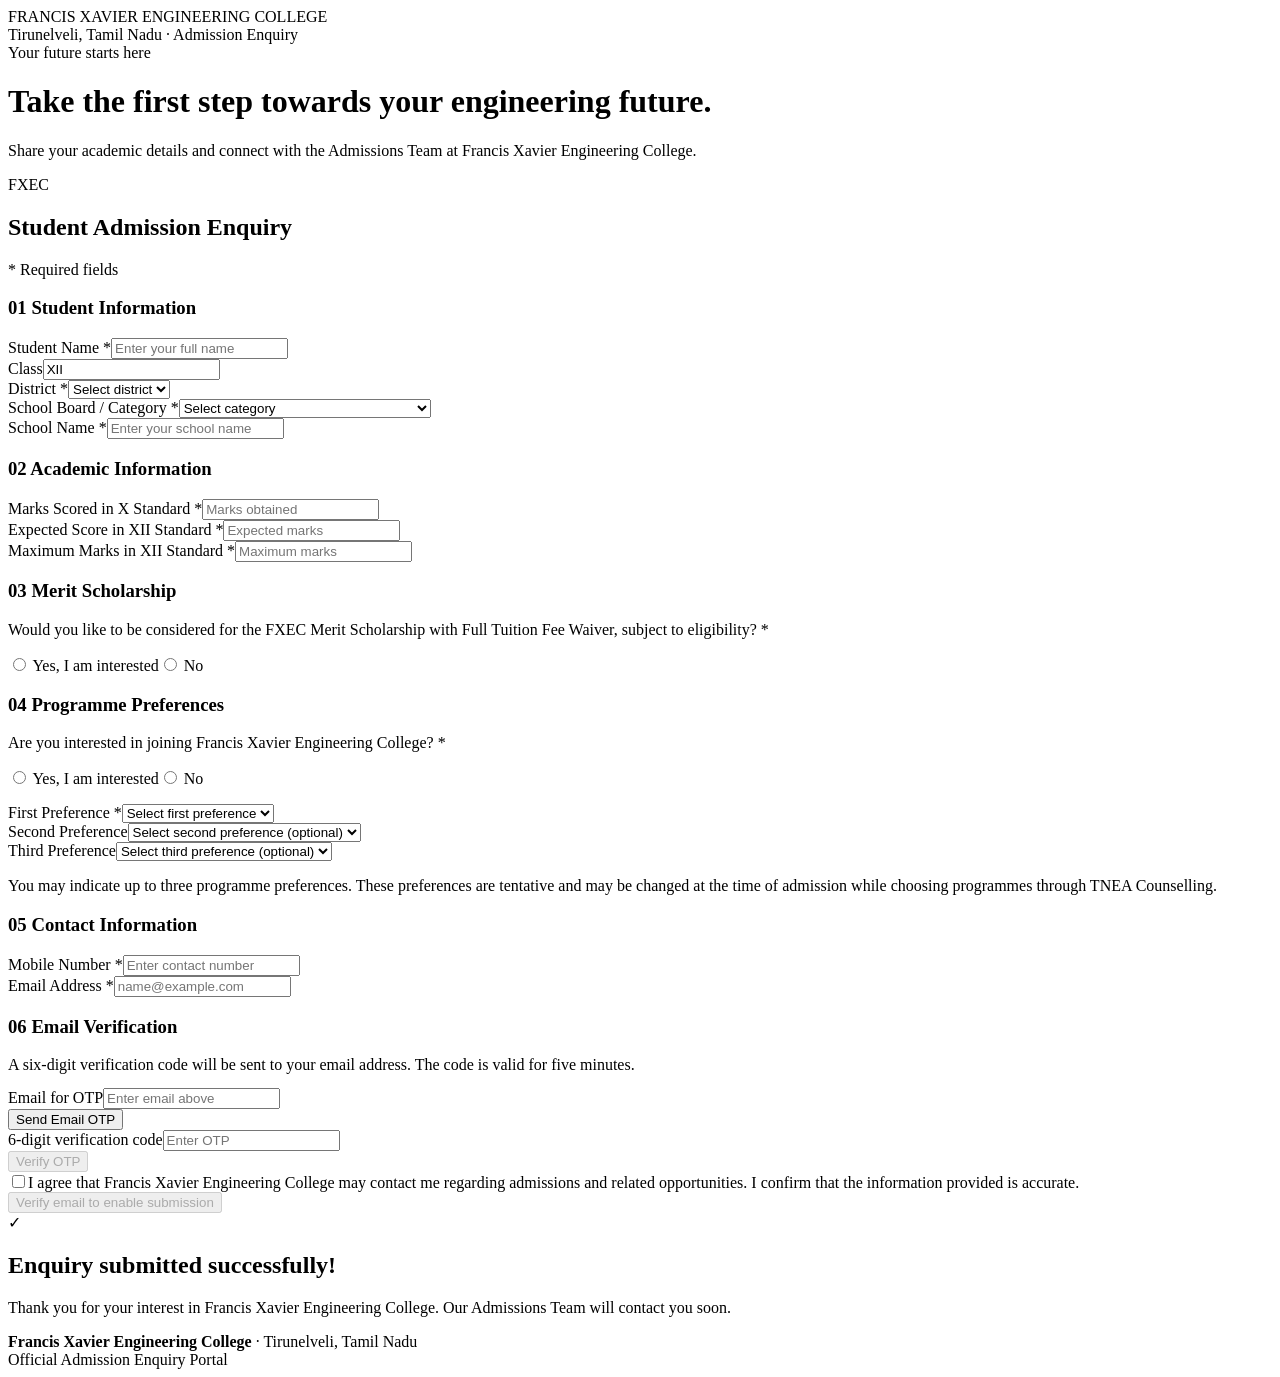
==== commit acdefca4: "Remove mode of study and X standard maximum marks fields" ====
--- a/public/index.html
+++ b/public/index.html
@@ -15,14 +15,14 @@
 <div class="section"><h3 class="section-title"><span class="num">01</span> Student Information</h3><div class="grid">
 <div class="field full"><label class="fieldlabel" for="studentName">Student Name <span class="req">*</span></label><input id="studentName" name="studentName" maxlength="100" autocomplete="name" required placeholder="Enter your full name"></div>
 <div class="field"><label class="fieldlabel" for="studentClass">Class</label><input id="studentClass" value="XII" readonly></div>
-<div class="field"><label class="fieldlabel" for="modeOfStudy">Mode of Study <span class="req">*</span></label><select id="modeOfStudy" required><option value="">Select mode</option><option>Regular Schooling</option><option>Private Candidate</option><option>Other</option></select></div>
+
 <div class="field"><label class="fieldlabel" for="district">District <span class="req">*</span></label><select id="district" required><option value="">Select district</option><option>Kanyakumari</option><option>Tirunelveli</option><option>Thoothukudi</option><option>Tenkasi</option><option>Virudhunagar</option></select></div>
 <div class="field"><label class="fieldlabel" for="schoolBoard">School Board / Category <span class="req">*</span></label><select id="schoolBoard" required><option value="">Select category</option><option>Matriculation</option><option>CBSE</option><option>IGCSE</option><option>State Board Government School</option><option>State Board Government Aided School</option><option>Other / International Board</option></select></div>
 <div class="field full"><label class="fieldlabel" for="schoolName">School Name <span class="req">*</span></label><input id="schoolName" maxlength="150" required placeholder="Enter your school name"></div>
 </div></div>
 <div class="section"><h3 class="section-title"><span class="num">02</span> Academic Information</h3><div class="grid">
 <div class="field"><label class="fieldlabel" for="xStandardMarks">Marks Scored in X Standard <span class="req">*</span></label><input id="xStandardMarks" type="number" min="0" max="1000" step="any" required placeholder="Marks obtained"></div>
-<div class="field"><label class="fieldlabel" for="xStandardMaximumMarks">Maximum Marks in X Standard <span class="req">*</span></label><input id="xStandardMaximumMarks" type="number" min="1" max="1000" step="any" required placeholder="Maximum marks"></div>
+
 <div class="field"><label class="fieldlabel" for="xiiExpectedMarks">Expected Score in XII Standard <span class="req">*</span></label><input id="xiiExpectedMarks" type="number" min="0" max="1000" step="any" required placeholder="Expected marks"></div>
 <div class="field"><label class="fieldlabel" for="xiiMaximumMarks">Maximum Marks in XII Standard <span class="req">*</span></label><input id="xiiMaximumMarks" type="number" min="1" max="1000" step="any" required placeholder="Maximum marks"></div>
 </div></div>
@@ -62,11 +62,11 @@
 function busy(button,on,label){button.disabled=on;button.dataset.label??=button.textContent;button.innerHTML=on?'<span class="spinner"></span>Please wait…':label||button.dataset.label}
 async function post(url,data){const response=await fetch(url,{method:"POST",headers:{"Content-Type":"application/json"},body:JSON.stringify(data)});let result={};try{result=await response.json()}catch(e){}if(!response.ok||!result.success)throw new Error(result.message||"Request failed. Please try again.");return result}
 function email(){return $("email").value.trim().toLowerCase()}
-function formData(){return {studentName:$("studentName").value.trim(),modeOfStudy:$("modeOfStudy").value,district:$("district").value,schoolBoard:$("schoolBoard").value,schoolName:$("schoolName").value.trim(),xStandardMarks:$("xStandardMarks").value,xStandardMaximumMarks:$("xStandardMaximumMarks").value,xiiExpectedMarks:$("xiiExpectedMarks").value,xiiMaximumMarks:$("xiiMaximumMarks").value,meritScholarshipInterest:document.querySelector('input[name="meritScholarshipInterest"]:checked')?.value==="Yes",joiningInterest:document.querySelector('input[name="joiningInterest"]:checked')?.value,preference1:$("preference1").value,preference2:$("preference2").value,preference3:$("preference3").value,contactNumber:$("contactNumber").value.trim(),email:email()} }
+function formData(){return {studentName:$("studentName").value.trim(),district:$("district").value,schoolBoard:$("schoolBoard").value,schoolName:$("schoolName").value.trim(),xStandardMarks:$("xStandardMarks").value,xiiExpectedMarks:$("xiiExpectedMarks").value,xiiMaximumMarks:$("xiiMaximumMarks").value,meritScholarshipInterest:document.querySelector('input[name="meritScholarshipInterest"]:checked')?.value==="Yes",joiningInterest:document.querySelector('input[name="joiningInterest"]:checked')?.value,preference1:$("preference1").value,preference2:$("preference2").value,preference3:$("preference3").value,contactNumber:$("contactNumber").value.trim(),email:email()} }
 $("email").addEventListener("input",()=>{ $("otpEmail").value=email(); if(verifiedEmail&&email()!==verifiedEmail){verificationToken="";verifiedEmail="";$("emailVerifiedBadge").hidden=true;$("submitBtn").disabled=true;$("submitBtn").textContent="Verify email to enable submission";show("Email changed. Please request and verify a new code.","info")}});
 $("sendOtpBtn").addEventListener("click",async()=>{if(!$("studentName").value.trim()||!email()){show("Enter the student name and a valid email address first.","error");return}if(!/^[^\s@]+@[^\s@]+\.[^\s@]+$/.test(email())){show("Enter a valid email address.","error");return}const b=$("sendOtpBtn");busy(b,true);try{const r=await post(API.send,{name:$("studentName").value.trim(),email:email()});verificationId=r.verificationId;verificationToken="";verifiedEmail="";$("verifyOtpBtn").disabled=false;$("otp").focus();show("Verification code sent. Please check your inbox and spam folder. It expires in five minutes.","success")}catch(e){show(e.message,"error")}finally{busy(b,false,"Send Email OTP")}});
 $("verifyOtpBtn").addEventListener("click",async()=>{const code=$("otp").value.trim();if(!verificationId){show("Please request an OTP first.","error");return}if(!/^\d{6}$/.test(code)){show("Enter the six-digit verification code.","error");return}const b=$("verifyOtpBtn");busy(b,true);try{const r=await post(API.verify,{verificationId,email:email(),otp:code});verificationToken=r.verificationToken;verifiedEmail=email();$("emailVerifiedBadge").hidden=false;$("submitBtn").disabled=false;$("submitBtn").textContent="Submit Admission Enquiry";show("Email verified successfully. You can now submit your enquiry.","success")}catch(e){show(e.message,"error")}finally{busy(b,false,"Verify OTP")}});
-form.addEventListener("submit",async e=>{e.preventDefault();if(!form.reportValidity())return;if(!verificationToken||verifiedEmail!==email()){show("Please verify your email address before submitting.","error");return}const d=formData();if(Number(d.xStandardMarks)>Number(d.xStandardMaximumMarks)||Number(d.xiiExpectedMarks)>Number(d.xiiMaximumMarks)){show("Marks scored cannot exceed the corresponding maximum marks.","error");return}if(!/^[+\d\s()-]{8,18}$/.test(d.contactNumber)){show("Enter a valid contact number.","error");return}if(!$("consent").checked){show("Please confirm the consent statement.","error");return}const b=$("submitBtn");busy(b,true);try{await post(API.submit,{verificationToken,enquiry:d});form.style.display="none";$("successView").classList.add("show");window.scrollTo({top:0,behavior:"smooth"})}catch(err){show(err.message,"error")}finally{busy(b,false,"Submit Admission Enquiry")}});
+form.addEventListener("submit",async e=>{e.preventDefault();if(!form.reportValidity())return;if(!verificationToken||verifiedEmail!==email()){show("Please verify your email address before submitting.","error");return}const d=formData();if(Number(d.xiiExpectedMarks)>Number(d.xiiMaximumMarks)){show("Expected XII marks cannot exceed the maximum marks.","error");return}if(!/^[+\d\s()-]{8,18}$/.test(d.contactNumber)){show("Enter a valid contact number.","error");return}if(!$("consent").checked){show("Please confirm the consent statement.","error");return}const b=$("submitBtn");busy(b,true);try{await post(API.submit,{verificationToken,enquiry:d});form.style.display="none";$("successView").classList.add("show");window.scrollTo({top:0,behavior:"smooth"})}catch(err){show(err.message,"error")}finally{busy(b,false,"Submit Admission Enquiry")}});
 const preferenceIds=["preference1","preference2","preference3"];
 function refreshPreferenceOptions(){
   const chosen=preferenceIds.map(id=>$(id).value).filter(Boolean);
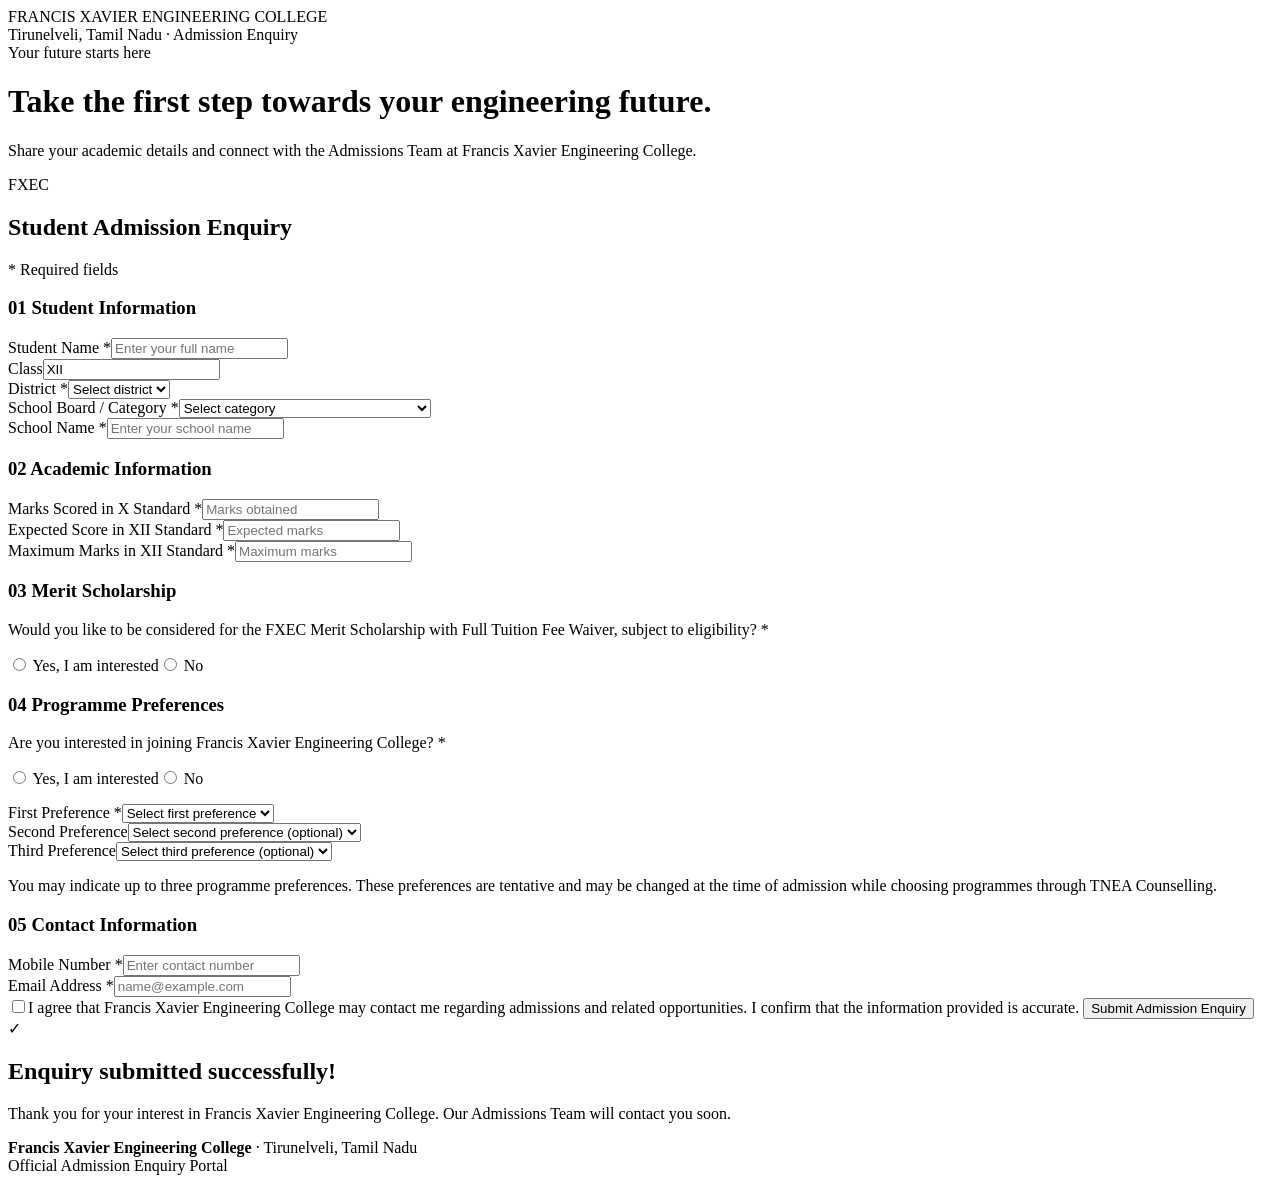
==== commit 02d645c7: "Remove email OTP from admission enquiry form" ====
--- a/public/index.html
+++ b/public/index.html
@@ -38,16 +38,10 @@
 </div>
 <div class="section"><h3 class="section-title"><span class="num">05</span> Contact Information</h3><div class="grid">
 <div class="field"><label class="fieldlabel" for="contactNumber">Mobile Number <span class="req">*</span></label><input id="contactNumber" type="tel" inputmode="tel" maxlength="15" required placeholder="Enter contact number"></div>
-<div class="field"><label class="fieldlabel" for="email">Email Address <span class="req">*</span></label><input id="email" type="email" autocomplete="email" required placeholder="name@example.com"><span id="emailVerifiedBadge" class="verified-badge" hidden>✓ Email verified</span></div>
-</div></div>
-<div class="section"><h3 class="section-title"><span class="num">06</span> Email Verification</h3><div class="otpbox">
-<p class="hint" style="margin:0 0 14px">A six-digit verification code will be sent to your email address. The code is valid for five minutes.</p>
-<div class="otp-actions"><div class="field"><label class="fieldlabel" for="otpEmail">Email for OTP</label><input id="otpEmail" type="email" readonly placeholder="Enter email above"></div><button class="btn secondary" type="button" id="sendOtpBtn">Send Email OTP</button></div>
-<div class="verifyrow"><div class="field"><label class="fieldlabel" for="otp">6-digit verification code</label><input id="otp" inputmode="numeric" maxlength="6" autocomplete="one-time-code" placeholder="Enter OTP"></div><button class="btn secondary" type="button" id="verifyOtpBtn" disabled>Verify OTP</button></div>
-<div id="status" class="status" role="status" aria-live="polite"></div>
+<div class="field"><label class="fieldlabel" for="email">Email Address <span class="req">*</span></label><input id="email" type="email" autocomplete="email" required placeholder="name@example.com"></div>
 </div></div>
 <label class="consent"><input id="consent" type="checkbox" required><span>I agree that Francis Xavier Engineering College may contact me regarding admissions and related opportunities. I confirm that the information provided is accurate.</span></label>
-<button class="btn primary submit" type="submit" id="submitBtn" disabled>Verify email to enable submission</button>
+<button class="btn primary submit" type="submit" id="submitBtn">Submit Admission Enquiry</button>
 </form>
 <div class="successview" id="successView"><div class="tick">✓</div><h2>Enquiry submitted successfully!</h2><p>Thank you for your interest in Francis Xavier Engineering College. Our Admissions Team will contact you soon.</p></div>
 </section></main>
@@ -55,32 +49,33 @@
 <script>
 (function(){
 "use strict";
-const API={send:"https://asia-south1-fxec-admission-enquiry.cloudfunctions.net/sendAdmissionOTP",verify:"https://asia-south1-fxec-admission-enquiry.cloudfunctions.net/verifyAdmissionOTP",submit:"https://asia-south1-fxec-admission-enquiry.cloudfunctions.net/submitAdmissionEnquiry"};
+const API="https://asia-south1-fxec-admission-enquiry.cloudfunctions.net/submitAdmissionEnquiry";
 const $=id=>document.getElementById(id), form=$("enquiryForm"), status=$("status");
-let verificationId="",verificationToken="",verifiedEmail="";
 function show(message,type){status.textContent=message;status.className="status show "+type}
 function busy(button,on,label){button.disabled=on;button.dataset.label??=button.textContent;button.innerHTML=on?'<span class="spinner"></span>Please wait…':label||button.dataset.label}
-async function post(url,data){const response=await fetch(url,{method:"POST",headers:{"Content-Type":"application/json"},body:JSON.stringify(data)});let result={};try{result=await response.json()}catch(e){}if(!response.ok||!result.success)throw new Error(result.message||"Request failed. Please try again.");return result}
-function email(){return $("email").value.trim().toLowerCase()}
-function formData(){return {studentName:$("studentName").value.trim(),district:$("district").value,schoolBoard:$("schoolBoard").value,schoolName:$("schoolName").value.trim(),xStandardMarks:$("xStandardMarks").value,xiiExpectedMarks:$("xiiExpectedMarks").value,xiiMaximumMarks:$("xiiMaximumMarks").value,meritScholarshipInterest:document.querySelector('input[name="meritScholarshipInterest"]:checked')?.value==="Yes",joiningInterest:document.querySelector('input[name="joiningInterest"]:checked')?.value,preference1:$("preference1").value,preference2:$("preference2").value,preference3:$("preference3").value,contactNumber:$("contactNumber").value.trim(),email:email()} }
-$("email").addEventListener("input",()=>{ $("otpEmail").value=email(); if(verifiedEmail&&email()!==verifiedEmail){verificationToken="";verifiedEmail="";$("emailVerifiedBadge").hidden=true;$("submitBtn").disabled=true;$("submitBtn").textContent="Verify email to enable submission";show("Email changed. Please request and verify a new code.","info")}});
-$("sendOtpBtn").addEventListener("click",async()=>{if(!$("studentName").value.trim()||!email()){show("Enter the student name and a valid email address first.","error");return}if(!/^[^\s@]+@[^\s@]+\.[^\s@]+$/.test(email())){show("Enter a valid email address.","error");return}const b=$("sendOtpBtn");busy(b,true);try{const r=await post(API.send,{name:$("studentName").value.trim(),email:email()});verificationId=r.verificationId;verificationToken="";verifiedEmail="";$("verifyOtpBtn").disabled=false;$("otp").focus();show("Verification code sent. Please check your inbox and spam folder. It expires in five minutes.","success")}catch(e){show(e.message,"error")}finally{busy(b,false,"Send Email OTP")}});
-$("verifyOtpBtn").addEventListener("click",async()=>{const code=$("otp").value.trim();if(!verificationId){show("Please request an OTP first.","error");return}if(!/^\d{6}$/.test(code)){show("Enter the six-digit verification code.","error");return}const b=$("verifyOtpBtn");busy(b,true);try{const r=await post(API.verify,{verificationId,email:email(),otp:code});verificationToken=r.verificationToken;verifiedEmail=email();$("emailVerifiedBadge").hidden=false;$("submitBtn").disabled=false;$("submitBtn").textContent="Submit Admission Enquiry";show("Email verified successfully. You can now submit your enquiry.","success")}catch(e){show(e.message,"error")}finally{busy(b,false,"Verify OTP")}});
-form.addEventListener("submit",async e=>{e.preventDefault();if(!form.reportValidity())return;if(!verificationToken||verifiedEmail!==email()){show("Please verify your email address before submitting.","error");return}const d=formData();if(Number(d.xiiExpectedMarks)>Number(d.xiiMaximumMarks)){show("Expected XII marks cannot exceed the maximum marks.","error");return}if(!/^[+\d\s()-]{8,18}$/.test(d.contactNumber)){show("Enter a valid contact number.","error");return}if(!$("consent").checked){show("Please confirm the consent statement.","error");return}const b=$("submitBtn");busy(b,true);try{await post(API.submit,{verificationToken,enquiry:d});form.style.display="none";$("successView").classList.add("show");window.scrollTo({top:0,behavior:"smooth"})}catch(err){show(err.message,"error")}finally{busy(b,false,"Submit Admission Enquiry")}});
-const preferenceIds=["preference1","preference2","preference3"];
-function refreshPreferenceOptions(){
-  const chosen=preferenceIds.map(id=>$(id).value).filter(Boolean);
-  preferenceIds.forEach(id=>{
-    const current=$(id).value;
-    [...$(id).options].forEach(option=>{
-      if(!option.value)return;
-      option.disabled=chosen.includes(option.value)&&option.value!==current;
-    });
-  });
+async function post(url,data){
+ let response;
+ try{response=await fetch(url,{method:"POST",headers:{"Content-Type":"application/json"},body:JSON.stringify(data)})}
+ catch(e){throw new Error("Unable to connect to the admission server. Please check your internet connection and try again.")}
+ let result={};try{result=await response.json()}catch(e){}
+ if(!response.ok||!result.success)throw new Error(result.message||"Request failed. Please try again.");
+ return result;
 }
-preferenceIds.forEach(id=>$(id).addEventListener("change",refreshPreferenceOptions));
-refreshPreferenceOptions();
-$("otpEmail").value=email();
+function formData(){return {studentName:$("studentName").value.trim(),district:$("district").value,schoolBoard:$("schoolBoard").value,schoolName:$("schoolName").value.trim(),xStandardMarks:$("xStandardMarks").value,xiiExpectedMarks:$("xiiExpectedMarks").value,xiiMaximumMarks:$("xiiMaximumMarks").value,meritScholarshipInterest:document.querySelector('input[name="meritScholarshipInterest"]:checked')?.value==="Yes",joiningInterest:document.querySelector('input[name="joiningInterest"]:checked')?.value,preference1:$("preference1").value,preference2:$("preference2").value,preference3:$("preference3").value,contactNumber:$("contactNumber").value.trim(),email:$("email").value.trim().toLowerCase()}}
+form.addEventListener("submit",async e=>{
+ e.preventDefault();if(!form.reportValidity())return;
+ const d=formData();
+ if(Number(d.xiiExpectedMarks)>Number(d.xiiMaximumMarks)){show("Expected XII marks cannot exceed the maximum marks.","error");return}
+ if(!/^[+\d\s()-]{8,18}$/.test(d.contactNumber)){show("Enter a valid contact number.","error");return}
+ if(!$("consent").checked){show("Please confirm the consent statement.","error");return}
+ const button=$("submitBtn");busy(button,true);
+ try{await post(API,{enquiry:d});form.style.display="none";$("successView").classList.add("show");window.scrollTo({top:0,behavior:"smooth"})}
+ catch(error){show(error.message,"error")}
+ finally{busy(button,false,"Submit Admission Enquiry")}
+});
+const ids=["preference1","preference2","preference3"];
+function refresh(){const chosen=ids.map(id=>$(id).value).filter(Boolean);ids.forEach(id=>{const current=$(id).value;[...$(id).options].forEach(option=>{if(option.value)option.disabled=chosen.includes(option.value)&&option.value!==current})})}
+ids.forEach(id=>$(id).addEventListener("change",refresh));refresh();
 })();
 </script>
 </body></html>
